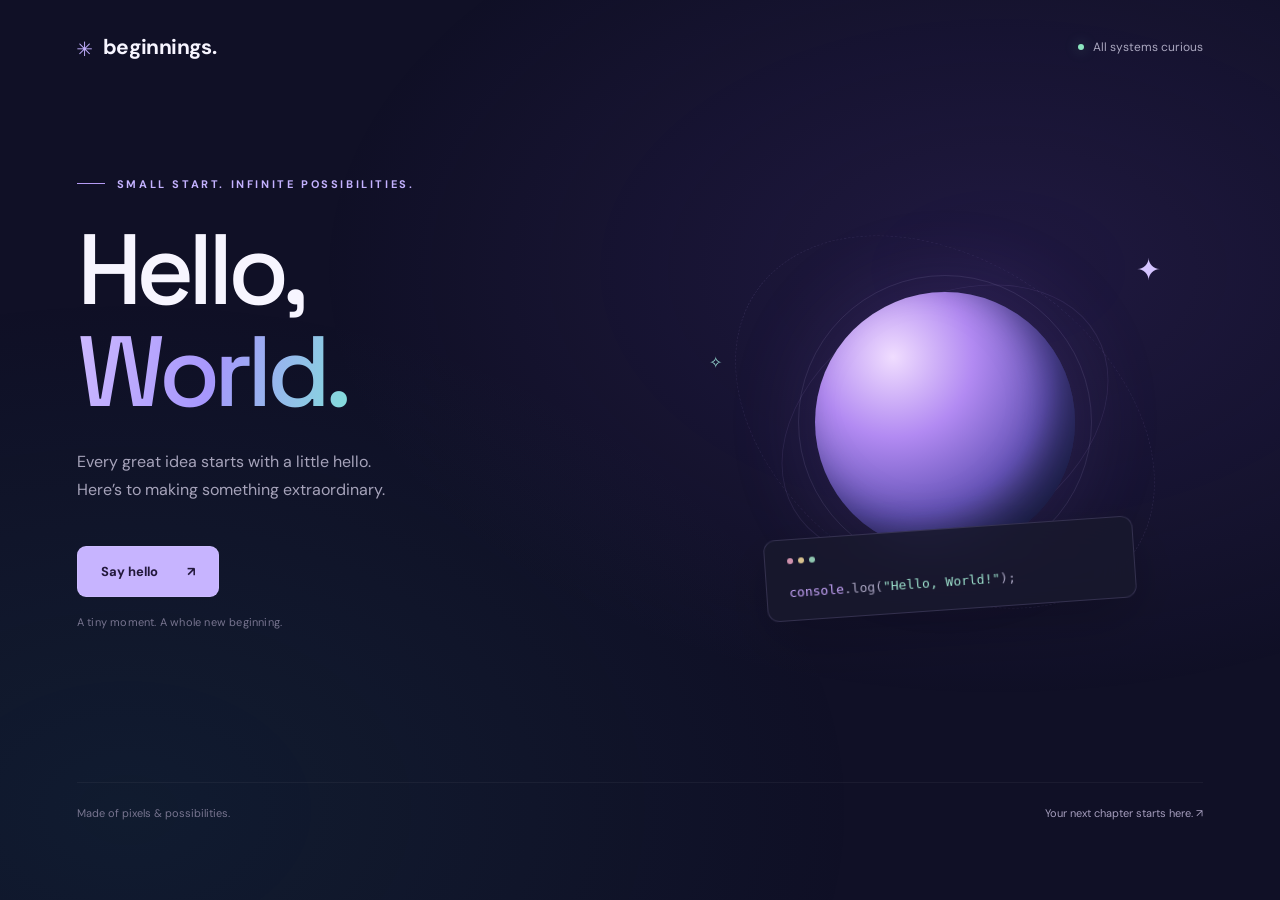
==== index.html @ 466a86da "my first commit" ====
<!DOCTYPE html>
<html lang="en">
<head>
  <meta charset="UTF-8">
  <meta name="viewport" content="width=device-width, initial-scale=1.0">
  <meta name="theme-color" content="#101026">
  <title>Hello, World — A New Beginning</title>
  <style>
    @import url('https://fonts.googleapis.com/css2?family=DM+Sans:wght@400;500;600;700&family=Space+Grotesk:wght@400;500;600;700&display=swap');
    :root { color-scheme: dark; font-family: 'DM Sans', sans-serif; background: #101026; color: #f7f5ff; }
    * { box-sizing: border-box; }
    body { margin: 0; min-height: 100svh; overflow-x: hidden; }
    body::before { content: ''; position: fixed; inset: 0; pointer-events: none; background: radial-gradient(ellipse at 78% 30%, #7447ce28, transparent 48%), radial-gradient(ellipse at 10% 90%, #1a9b9b16, transparent 45%); }
    .shell { max-width: 1280px; margin: auto; padding: 32px 6%; position: relative; }
    header, footer { display: flex; align-items: center; justify-content: space-between; gap: 24px; }
    .brand { font-weight: 700; letter-spacing: -.6px; font-size: 21px; display: flex; align-items: center; gap: 11px; }
    .brand-icon { color: #c2afff; font-family: monospace; font-size: 26px; }
    .status { display: flex; gap: 9px; align-items: center; color: #aaa7bf; font-size: 12px; }
    .dot { width: 6px; height: 6px; border-radius: 50%; background: #8ce6c0; box-shadow: 0 0 14px #8ce6c066; }
    main { min-height: calc(100svh - 180px); display: grid; grid-template-columns: 1.1fr 1fr; align-items: center; gap: 42px; padding: 70px 0; }
    .eyebrow { color: #c4b2ff; text-transform: uppercase; font-size: 11px; font-weight: 700; letter-spacing: 2.6px; display: flex; align-items: center; gap: 12px; }
    .eyebrow::before { content: ''; width: 28px; height: 1px; background: #b59bf4; }
    h1 { font-family: 'Space Grotesk', sans-serif; font-size: clamp(64px, 7.8vw, 104px); font-weight: 500; line-height: 1.02; letter-spacing: -6px; margin: 28px 0 25px; }
    h1 span { background: linear-gradient(105deg, #cbb7ff 5%, #a697fc 50%, #82dfda); background-clip: text; color: transparent; }
    .description { max-width: 360px; color: #a6a3ba; font-size: 16px; line-height: 1.8; }
    button { margin-top: 25px; border: 1px solid #d9cfff44; background: #c7b4ff; color: #22183b; padding: 16px 23px; border-radius: 9px; font: 700 13px 'DM Sans', sans-serif; cursor: pointer; display: inline-flex; align-items: center; gap: 29px; transition: transform .2s, box-shadow .2s; }
    button:hover { transform: translateY(-3px); box-shadow: 0 10px 35px #b195ff30; }
    button:focus-visible { outline: 3px solid #8ce6c0; outline-offset: 5px; }
    .note { color: #77748f; font-size: 11px; margin-top: 18px; letter-spacing: .2px; }
    .art { position: relative; height: 440px; display: grid; place-items: center; }
    .orbit { position: absolute; width: 350px; height: 350px; border: 1px solid #c8b0ff19; border-radius: 50%; transform: rotate(-30deg) scaleY(.7); }
    .orbit.two { width: 460px; height: 460px; transform: rotate(35deg) scaleY(.7); border-style: dashed; }
    .orb { width: 260px; height: 260px; border-radius: 50%; background: radial-gradient(circle at 30% 25%, #f0ddff, #b28af2 30%, #6654b9 60%, #242752 85%); box-shadow: inset -22px -20px 38px #080d2a88, 0 0 90px #9563e72b; animation: float 6s ease-in-out infinite; position: relative; }
    .orb::after { content: ''; position: absolute; inset: -17px; border-radius: 50%; border: 1px solid #ccbcff1c; }
    .code-card { position: absolute; bottom: 32px; left: 10px; right: 0; max-width: 370px; margin: auto; padding: 18px 22px; border: 1px solid #c4b3ff29; border-radius: 12px; background: #18182cdd; backdrop-filter: blur(18px); box-shadow: 0 20px 60px #0003; transform: rotate(-4deg); }
    .window-dots { display: flex; gap: 5px; margin-bottom: 17px; }
    .window-dots i { width: 6px; height: 6px; border-radius: 50%; background: #55516d; }
    .window-dots i:first-child { background: #ce91ad; } .window-dots i:nth-child(2) { background: #d7c18e; } .window-dots i:last-child { background: #8fc6b0; }
    code { font-size: 13px; color: #a9a4c1; } .purple { color: #c7a5fa; } .mint { color: #9ce0cc; }
    .spark { position: absolute; color: #d5c4ff; font-size: 30px; top: 48px; right: 42px; }
    .tiny-star { position: absolute; color: #95d7cf; top: 150px; left: 22px; font-size: 16px; }
    footer { border-top: 1px solid #ffffff0c; padding: 23px 0 0; color: #77748f; font-size: 11px; }
    footer span:last-child { color: #a59dbd; }
    #message { min-height: 22px; color: #9ce0cc; font-size: 13px; margin-top: 16px; }
    @keyframes float { 50% { transform: translateY(-16px); } }
    @media (max-width: 760px) { .shell { padding: 25px 7%; } main { grid-template-columns: 1fr; gap: 0; padding: 60px 0 25px; } h1 { letter-spacing: -4px; } .art { height: 390px; margin-top: 15px; } .orbit.two { width: 340px; height: 340px; } .orbit { width: 290px; height: 290px; } .orb { width: 225px; height: 225px; } .status { font-size: 10px; } footer { align-items: flex-start; line-height: 1.7; } }
    @media (prefers-reduced-motion: reduce) { *, *::before, *::after { animation: none !important; transition: none !important; } }
  </style>
</head>
<body>
  <div class="shell">
    <header>
      <div class="brand"><span class="brand-icon" aria-hidden="true">✳</span> beginnings.</div>
      <div class="status"><span class="dot" aria-hidden="true"></span> All systems curious</div>
    </header>
    <main>
      <section>
        <div class="eyebrow">Small start. Infinite possibilities.</div>
        <h1>Hello,<br><span>World.</span></h1>
        <p class="description">Every great idea starts with a little hello.<br>Here’s to making something extraordinary.</p>
        <button id="hello-button" type="button">Say hello <span aria-hidden="true">↗</span></button>
        <div class="note">A tiny moment. A whole new beginning.</div>
        <div id="message" role="status" aria-live="polite"></div>
      </section>
      <div class="art" aria-label="A floating lavender planet with an orbit and a Hello World code card" role="img">
        <div class="orbit"></div><div class="orbit two"></div><span class="spark">✦</span><span class="tiny-star">✧</span>
        <div class="orb"></div>
        <div class="code-card"><div class="window-dots"><i></i><i></i><i></i></div><code><span class="purple">console</span>.log(<span class="mint">"Hello, World!"</span>);</code></div>
      </div>
    </main>
    <footer><span>Made of pixels & possibilities.</span><span>Your next chapter starts here. ↗</span></footer>
  </div>
  <script>
    document.getElementById('hello-button').addEventListener('click', function () {
      document.getElementById('message').textContent = 'Hello, you. The world is glad you’re here. ✨';
      this.firstChild.textContent = 'Hello, friend ';
    });
  </script>
</body>
</html>
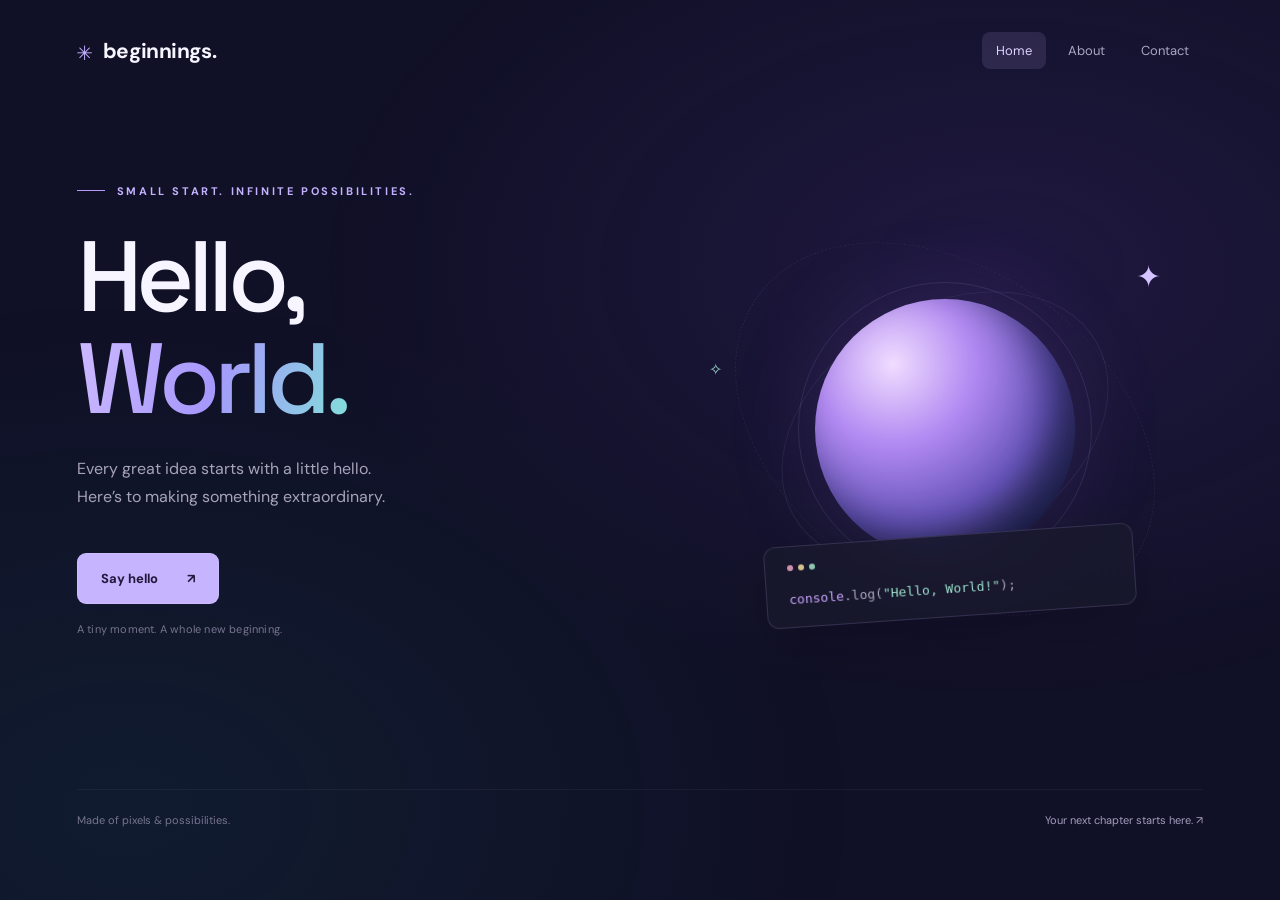
==== commit 3b96efa6: "Added new pages" ====
--- a/index.html
+++ b/index.html
@@ -1,71 +1,38 @@
 <!DOCTYPE html>
 <html lang="en">
+
 <head>
   <meta charset="UTF-8">
   <meta name="viewport" content="width=device-width, initial-scale=1.0">
   <meta name="theme-color" content="#101026">
-  <title>Hello, World — A New Beginning</title>
-  <style>
-    @import url('https://fonts.googleapis.com/css2?family=DM+Sans:wght@400;500;600;700&family=Space+Grotesk:wght@400;500;600;700&display=swap');
-    :root { color-scheme: dark; font-family: 'DM Sans', sans-serif; background: #101026; color: #f7f5ff; }
-    * { box-sizing: border-box; }
-    body { margin: 0; min-height: 100svh; overflow-x: hidden; }
-    body::before { content: ''; position: fixed; inset: 0; pointer-events: none; background: radial-gradient(ellipse at 78% 30%, #7447ce28, transparent 48%), radial-gradient(ellipse at 10% 90%, #1a9b9b16, transparent 45%); }
-    .shell { max-width: 1280px; margin: auto; padding: 32px 6%; position: relative; }
-    header, footer { display: flex; align-items: center; justify-content: space-between; gap: 24px; }
-    .brand { font-weight: 700; letter-spacing: -.6px; font-size: 21px; display: flex; align-items: center; gap: 11px; }
-    .brand-icon { color: #c2afff; font-family: monospace; font-size: 26px; }
-    .status { display: flex; gap: 9px; align-items: center; color: #aaa7bf; font-size: 12px; }
-    .dot { width: 6px; height: 6px; border-radius: 50%; background: #8ce6c0; box-shadow: 0 0 14px #8ce6c066; }
-    main { min-height: calc(100svh - 180px); display: grid; grid-template-columns: 1.1fr 1fr; align-items: center; gap: 42px; padding: 70px 0; }
-    .eyebrow { color: #c4b2ff; text-transform: uppercase; font-size: 11px; font-weight: 700; letter-spacing: 2.6px; display: flex; align-items: center; gap: 12px; }
-    .eyebrow::before { content: ''; width: 28px; height: 1px; background: #b59bf4; }
-    h1 { font-family: 'Space Grotesk', sans-serif; font-size: clamp(64px, 7.8vw, 104px); font-weight: 500; line-height: 1.02; letter-spacing: -6px; margin: 28px 0 25px; }
-    h1 span { background: linear-gradient(105deg, #cbb7ff 5%, #a697fc 50%, #82dfda); background-clip: text; color: transparent; }
-    .description { max-width: 360px; color: #a6a3ba; font-size: 16px; line-height: 1.8; }
-    button { margin-top: 25px; border: 1px solid #d9cfff44; background: #c7b4ff; color: #22183b; padding: 16px 23px; border-radius: 9px; font: 700 13px 'DM Sans', sans-serif; cursor: pointer; display: inline-flex; align-items: center; gap: 29px; transition: transform .2s, box-shadow .2s; }
-    button:hover { transform: translateY(-3px); box-shadow: 0 10px 35px #b195ff30; }
-    button:focus-visible { outline: 3px solid #8ce6c0; outline-offset: 5px; }
-    .note { color: #77748f; font-size: 11px; margin-top: 18px; letter-spacing: .2px; }
-    .art { position: relative; height: 440px; display: grid; place-items: center; }
-    .orbit { position: absolute; width: 350px; height: 350px; border: 1px solid #c8b0ff19; border-radius: 50%; transform: rotate(-30deg) scaleY(.7); }
-    .orbit.two { width: 460px; height: 460px; transform: rotate(35deg) scaleY(.7); border-style: dashed; }
-    .orb { width: 260px; height: 260px; border-radius: 50%; background: radial-gradient(circle at 30% 25%, #f0ddff, #b28af2 30%, #6654b9 60%, #242752 85%); box-shadow: inset -22px -20px 38px #080d2a88, 0 0 90px #9563e72b; animation: float 6s ease-in-out infinite; position: relative; }
-    .orb::after { content: ''; position: absolute; inset: -17px; border-radius: 50%; border: 1px solid #ccbcff1c; }
-    .code-card { position: absolute; bottom: 32px; left: 10px; right: 0; max-width: 370px; margin: auto; padding: 18px 22px; border: 1px solid #c4b3ff29; border-radius: 12px; background: #18182cdd; backdrop-filter: blur(18px); box-shadow: 0 20px 60px #0003; transform: rotate(-4deg); }
-    .window-dots { display: flex; gap: 5px; margin-bottom: 17px; }
-    .window-dots i { width: 6px; height: 6px; border-radius: 50%; background: #55516d; }
-    .window-dots i:first-child { background: #ce91ad; } .window-dots i:nth-child(2) { background: #d7c18e; } .window-dots i:last-child { background: #8fc6b0; }
-    code { font-size: 13px; color: #a9a4c1; } .purple { color: #c7a5fa; } .mint { color: #9ce0cc; }
-    .spark { position: absolute; color: #d5c4ff; font-size: 30px; top: 48px; right: 42px; }
-    .tiny-star { position: absolute; color: #95d7cf; top: 150px; left: 22px; font-size: 16px; }
-    footer { border-top: 1px solid #ffffff0c; padding: 23px 0 0; color: #77748f; font-size: 11px; }
-    footer span:last-child { color: #a59dbd; }
-    #message { min-height: 22px; color: #9ce0cc; font-size: 13px; margin-top: 16px; }
-    @keyframes float { 50% { transform: translateY(-16px); } }
-    @media (max-width: 760px) { .shell { padding: 25px 7%; } main { grid-template-columns: 1fr; gap: 0; padding: 60px 0 25px; } h1 { letter-spacing: -4px; } .art { height: 390px; margin-top: 15px; } .orbit.two { width: 340px; height: 340px; } .orbit { width: 290px; height: 290px; } .orb { width: 225px; height: 225px; } .status { font-size: 10px; } footer { align-items: flex-start; line-height: 1.7; } }
-    @media (prefers-reduced-motion: reduce) { *, *::before, *::after { animation: none !important; transition: none !important; } }
-  </style>
+  <title>Hello, Kazim — A New Beginning</title>
+  <link rel="stylesheet" href="styles.css">
 </head>
+
 <body>
   <div class="shell">
     <header>
       <div class="brand"><span class="brand-icon" aria-hidden="true">✳</span> beginnings.</div>
-      <div class="status"><span class="dot" aria-hidden="true"></span> All systems curious</div>
+      <nav aria-label="Main navigation"><a href="index.html" aria-current="page">Home</a><a href="about.html">About</a><a href="contact.html">Contact</a></nav>
     </header>
     <main>
       <section>
         <div class="eyebrow">Small start. Infinite possibilities.</div>
         <h1>Hello,<br><span>World.</span></h1>
-        <p class="description">Every great idea starts with a little hello.<br>Here’s to making something extraordinary.</p>
+        <p class="description">Every great idea starts with a little hello.<br>Here’s to making something extraordinary.
+        </p>
         <button id="hello-button" type="button">Say hello <span aria-hidden="true">↗</span></button>
         <div class="note">A tiny moment. A whole new beginning.</div>
         <div id="message" role="status" aria-live="polite"></div>
       </section>
       <div class="art" aria-label="A floating lavender planet with an orbit and a Hello World code card" role="img">
-        <div class="orbit"></div><div class="orbit two"></div><span class="spark">✦</span><span class="tiny-star">✧</span>
+        <div class="orbit"></div>
+        <div class="orbit two"></div><span class="spark">✦</span><span class="tiny-star">✧</span>
         <div class="orb"></div>
-        <div class="code-card"><div class="window-dots"><i></i><i></i><i></i></div><code><span class="purple">console</span>.log(<span class="mint">"Hello, World!"</span>);</code></div>
+        <div class="code-card">
+          <div class="window-dots"><i></i><i></i><i></i></div>
+          <code><span class="purple">console</span>.log(<span class="mint">"Hello, World!"</span>);</code>
+        </div>
       </div>
     </main>
     <footer><span>Made of pixels & possibilities.</span><span>Your next chapter starts here. ↗</span></footer>
@@ -77,4 +44,5 @@
     });
   </script>
 </body>
+
 </html>
--- a/styles.css
+++ b/styles.css
@@ -0,0 +1,363 @@
+
+    @import url('https://fonts.googleapis.com/css2?family=DM+Sans:wght@400;500;600;700&family=Space+Grotesk:wght@400;500;600;700&display=swap');
+
+    :root {
+      color-scheme: dark;
+      font-family: 'DM Sans', sans-serif;
+      background: #101026;
+      color: #f7f5ff;
+    }
+
+    * {
+      box-sizing: border-box;
+    }
+
+    body {
+      margin: 0;
+      min-height: 100svh;
+      overflow-x: hidden;
+    }
+
+    body::before {
+      content: '';
+      position: fixed;
+      inset: 0;
+      pointer-events: none;
+      background: radial-gradient(ellipse at 78% 30%, #7447ce28, transparent 48%), radial-gradient(ellipse at 10% 90%, #1a9b9b16, transparent 45%);
+    }
+
+    .shell {
+      max-width: 1280px;
+      margin: auto;
+      padding: 32px 6%;
+      position: relative;
+    }
+
+    header,
+    footer {
+      display: flex;
+      align-items: center;
+      justify-content: space-between;
+      gap: 24px;
+    }
+
+    .brand {
+      font-weight: 700;
+      letter-spacing: -.6px;
+      font-size: 21px;
+      display: flex;
+      align-items: center;
+      gap: 11px;
+    }
+
+    .brand-icon {
+      color: #c2afff;
+      font-family: monospace;
+      font-size: 26px;
+    }
+
+    .status {
+      display: flex;
+      gap: 9px;
+      align-items: center;
+      color: #aaa7bf;
+      font-size: 12px;
+    }
+
+    .dot {
+      width: 6px;
+      height: 6px;
+      border-radius: 50%;
+      background: #8ce6c0;
+      box-shadow: 0 0 14px #8ce6c066;
+    }
+
+    main {
+      min-height: calc(100svh - 180px);
+      display: grid;
+      grid-template-columns: 1.1fr 1fr;
+      align-items: center;
+      gap: 42px;
+      padding: 70px 0;
+    }
+
+    .eyebrow {
+      color: #c4b2ff;
+      text-transform: uppercase;
+      font-size: 11px;
+      font-weight: 700;
+      letter-spacing: 2.6px;
+      display: flex;
+      align-items: center;
+      gap: 12px;
+    }
+
+    .eyebrow::before {
+      content: '';
+      width: 28px;
+      height: 1px;
+      background: #b59bf4;
+    }
+
+    h1 {
+      font-family: 'Space Grotesk', sans-serif;
+      font-size: clamp(64px, 7.8vw, 104px);
+      font-weight: 500;
+      line-height: 1.02;
+      letter-spacing: -6px;
+      margin: 28px 0 25px;
+    }
+
+    h1 span {
+      background: linear-gradient(105deg, #cbb7ff 5%, #a697fc 50%, #82dfda);
+      background-clip: text;
+      color: transparent;
+    }
+
+    .description {
+      max-width: 360px;
+      color: #a6a3ba;
+      font-size: 16px;
+      line-height: 1.8;
+    }
+
+    button {
+      margin-top: 25px;
+      border: 1px solid #d9cfff44;
+      background: #c7b4ff;
+      color: #22183b;
+      padding: 16px 23px;
+      border-radius: 9px;
+      font: 700 13px 'DM Sans', sans-serif;
+      cursor: pointer;
+      display: inline-flex;
+      align-items: center;
+      gap: 29px;
+      transition: transform .2s, box-shadow .2s;
+    }
+
+    button:hover {
+      transform: translateY(-3px);
+      box-shadow: 0 10px 35px #b195ff30;
+    }
+
+    button:focus-visible {
+      outline: 3px solid #8ce6c0;
+      outline-offset: 5px;
+    }
+
+    .note {
+      color: #77748f;
+      font-size: 11px;
+      margin-top: 18px;
+      letter-spacing: .2px;
+    }
+
+    .art {
+      position: relative;
+      height: 440px;
+      display: grid;
+      place-items: center;
+    }
+
+    .orbit {
+      position: absolute;
+      width: 350px;
+      height: 350px;
+      border: 1px solid #c8b0ff19;
+      border-radius: 50%;
+      transform: rotate(-30deg) scaleY(.7);
+    }
+
+    .orbit.two {
+      width: 460px;
+      height: 460px;
+      transform: rotate(35deg) scaleY(.7);
+      border-style: dashed;
+    }
+
+    .orb {
+      width: 260px;
+      height: 260px;
+      border-radius: 50%;
+      background: radial-gradient(circle at 30% 25%, #f0ddff, #b28af2 30%, #6654b9 60%, #242752 85%);
+      box-shadow: inset -22px -20px 38px #080d2a88, 0 0 90px #9563e72b;
+      animation: float 6s ease-in-out infinite;
+      position: relative;
+    }
+
+    .orb::after {
+      content: '';
+      position: absolute;
+      inset: -17px;
+      border-radius: 50%;
+      border: 1px solid #ccbcff1c;
+    }
+
+    .code-card {
+      position: absolute;
+      bottom: 32px;
+      left: 10px;
+      right: 0;
+      max-width: 370px;
+      margin: auto;
+      padding: 18px 22px;
+      border: 1px solid #c4b3ff29;
+      border-radius: 12px;
+      background: #18182cdd;
+      backdrop-filter: blur(18px);
+      box-shadow: 0 20px 60px #0003;
+      transform: rotate(-4deg);
+    }
+
+    .window-dots {
+      display: flex;
+      gap: 5px;
+      margin-bottom: 17px;
+    }
+
+    .window-dots i {
+      width: 6px;
+      height: 6px;
+      border-radius: 50%;
+      background: #55516d;
+    }
+
+    .window-dots i:first-child {
+      background: #ce91ad;
+    }
+
+    .window-dots i:nth-child(2) {
+      background: #d7c18e;
+    }
+
+    .window-dots i:last-child {
+      background: #8fc6b0;
+    }
+
+    code {
+      font-size: 13px;
+      color: #a9a4c1;
+    }
+
+    .purple {
+      color: #c7a5fa;
+    }
+
+    .mint {
+      color: #9ce0cc;
+    }
+
+    .spark {
+      position: absolute;
+      color: #d5c4ff;
+      font-size: 30px;
+      top: 48px;
+      right: 42px;
+    }
+
+    .tiny-star {
+      position: absolute;
+      color: #95d7cf;
+      top: 150px;
+      left: 22px;
+      font-size: 16px;
+    }
+
+    footer {
+      border-top: 1px solid #ffffff0c;
+      padding: 23px 0 0;
+      color: #77748f;
+      font-size: 11px;
+    }
+
+    footer span:last-child {
+      color: #a59dbd;
+    }
+
+    #message {
+      min-height: 22px;
+      color: #9ce0cc;
+      font-size: 13px;
+      margin-top: 16px;
+    }
+
+    @keyframes float {
+      50% {
+        transform: translateY(-16px);
+      }
+    }
+
+    @media (max-width: 760px) {
+      .shell {
+        padding: 25px 7%;
+      }
+
+      main {
+        grid-template-columns: 1fr;
+        gap: 0;
+        padding: 60px 0 25px;
+      }
+
+      h1 {
+        letter-spacing: -4px;
+      }
+
+      .art {
+        height: 390px;
+        margin-top: 15px;
+      }
+
+      .orbit.two {
+        width: 340px;
+        height: 340px;
+      }
+
+      .orbit {
+        width: 290px;
+        height: 290px;
+      }
+
+      .orb {
+        width: 225px;
+        height: 225px;
+      }
+
+      .status {
+        font-size: 10px;
+      }
+
+      footer {
+        align-items: flex-start;
+        line-height: 1.7;
+      }
+    }
+
+    @media (prefers-reduced-motion: reduce) {
+
+      *,
+      *::before,
+      *::after {
+        animation: none !important;
+        transition: none !important;
+      }
+    }
+  a { color: inherit; text-decoration: none; }
+nav { display:flex; gap:8px; flex-wrap:wrap; }
+nav a { padding:10px 14px; border-radius:8px; color:#aaa7bf; font-size:13px; }
+nav a:hover, nav a[aria-current="page"] { background:#c7b4ff20; color:#dfd3ff; }
+a:focus-visible { outline:2px solid #8ce6c0; outline-offset:4px; }
+.panel { padding:32px; border:1px solid #c4b3ff29; border-radius:20px; background:#18182cbb; box-shadow:0 20px 60px #0002; }
+.panel h2 { font-family:'Space Grotesk',sans-serif; font-size:26px; margin-top:0; }
+.panel p { color:#aaa7bf; line-height:1.8; }
+.value { border-top:1px solid #ffffff12; padding:18px 0; }
+.value strong { color:#c7b4ff; }
+.value p { margin:8px 0 0; font-size:14px; }
+.action-link { display:inline-block; margin-top:24px; padding:16px 23px; border-radius:9px; background:#c7b4ff; color:#22183b; font-weight:700; font-size:13px; }
+label { display:block; margin:18px 0 8px; font-size:13px; }
+input,textarea { width:100%; padding:13px; border:1px solid #c4b3ff40; border-radius:8px; background:#101026; color:#f7f5ff; font:inherit; }
+textarea { min-height:125px; resize:vertical; }
+input:focus-visible,textarea:focus-visible { outline:2px solid #c7b4ff; outline-offset:2px; }
+.form-note { font-size:12px; }
+#form-status { color:#9ce0cc; font-size:13px; }
+@media(max-width:760px) { header { flex-wrap:wrap; gap:18px; } .panel { margin-top:28px; padding:24px; } nav { gap:2px; } }
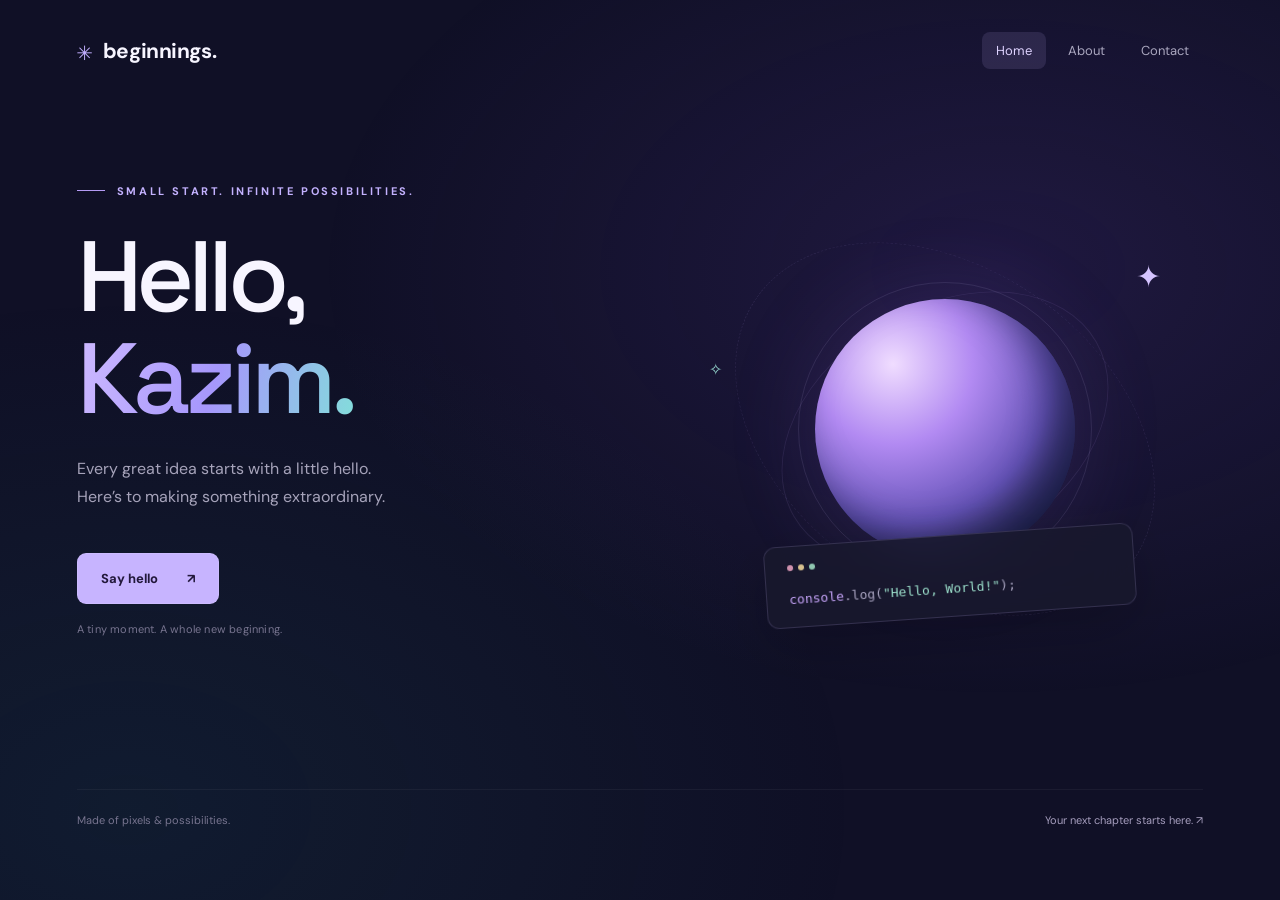
==== commit 828e1d94: "change hellow name" ====
--- a/index.html
+++ b/index.html
@@ -13,12 +13,13 @@
   <div class="shell">
     <header>
       <div class="brand"><span class="brand-icon" aria-hidden="true">✳</span> beginnings.</div>
-      <nav aria-label="Main navigation"><a href="index.html" aria-current="page">Home</a><a href="about.html">About</a><a href="contact.html">Contact</a></nav>
+      <nav aria-label="Main navigation"><a href="index.html" aria-current="page">Home</a><a
+          href="about.html">About</a><a href="contact.html">Contact</a></nav>
     </header>
     <main>
       <section>
         <div class="eyebrow">Small start. Infinite possibilities.</div>
-        <h1>Hello,<br><span>World.</span></h1>
+        <h1>Hello,<br><span>Kazim.</span></h1>
         <p class="description">Every great idea starts with a little hello.<br>Here’s to making something extraordinary.
         </p>
         <button id="hello-button" type="button">Say hello <span aria-hidden="true">↗</span></button>
@@ -45,4 +46,4 @@
   </script>
 </body>
 
-</html>
+</html>
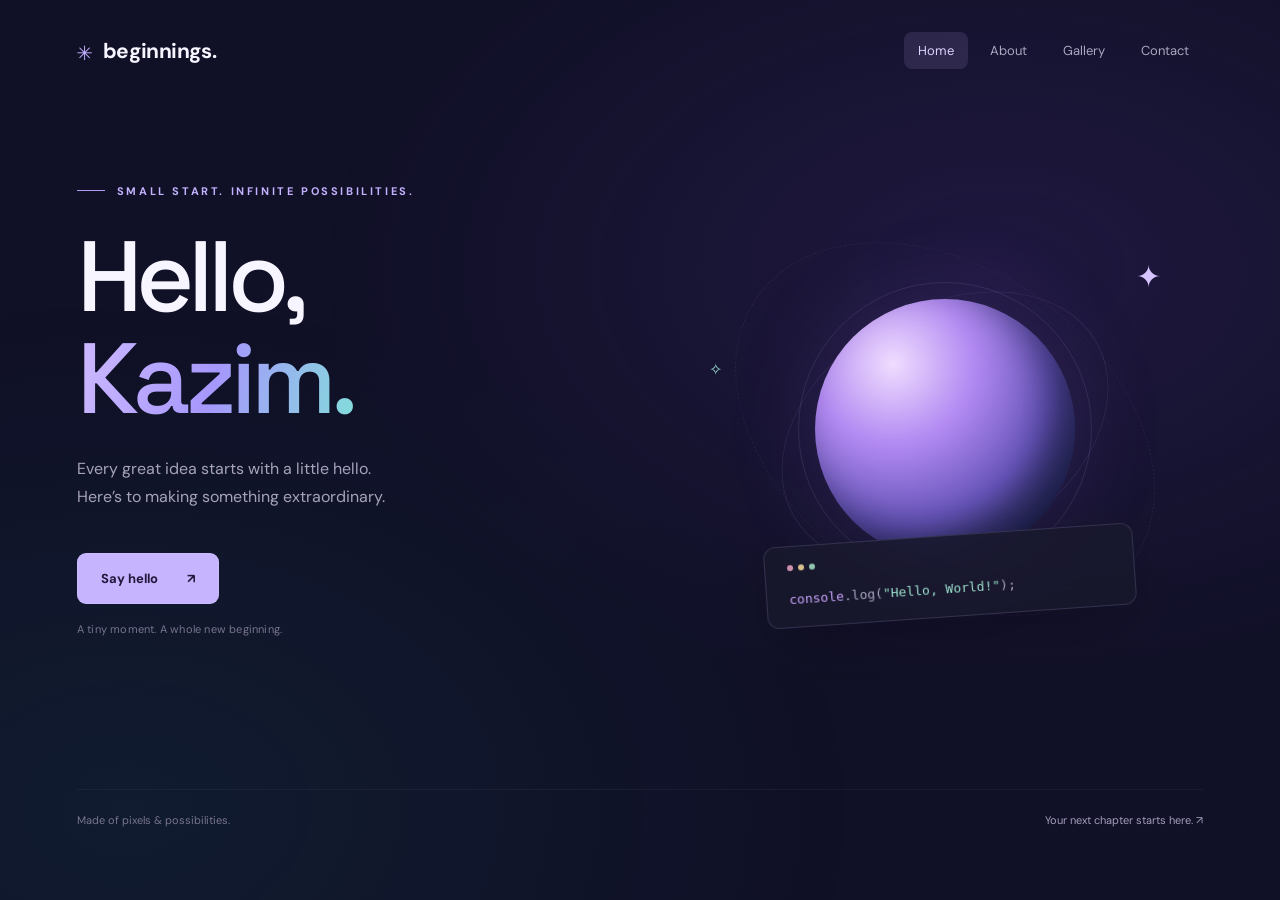
==== commit e4acc73e: "Gallery file updated" ====
--- a/index.html
+++ b/index.html
@@ -13,8 +13,7 @@
   <div class="shell">
     <header>
       <div class="brand"><span class="brand-icon" aria-hidden="true">✳</span> beginnings.</div>
-      <nav aria-label="Main navigation"><a href="index.html" aria-current="page">Home</a><a
-          href="about.html">About</a><a href="contact.html">Contact</a></nav>
+      <nav aria-label="Main navigation"><a href="index.html" aria-current="page">Home</a><a href="about.html">About</a><a href="gallery.html">Gallery</a><a href="contact.html">Contact</a></nav>
     </header>
     <main>
       <section>
@@ -46,4 +45,4 @@
   </script>
 </body>
 
-</html>+</html>
--- a/styles.css
+++ b/styles.css
@@ -361,3 +361,42 @@
 .form-note { font-size:12px; }
 #form-status { color:#9ce0cc; font-size:13px; }
 @media(max-width:760px) { header { flex-wrap:wrap; gap:18px; } .panel { margin-top:28px; padding:24px; } nav { gap:2px; } }
+/* Gallery */
+.gallery-main { display:block; padding:65px 0 45px; }
+.gallery-intro { display:flex; align-items:flex-end; justify-content:space-between; gap:30px; margin-bottom:48px; }
+.gallery-intro h1 { margin-bottom:0; font-size:clamp(60px,7vw,90px); }
+.gallery-intro .description { max-width:310px; margin-bottom:6px; }
+.gallery-grid { display:grid; grid-template-columns:repeat(3,minmax(0,1fr)); gap:26px; }
+.gallery-card { margin:0; overflow:hidden; border:1px solid #c4b3ff22; border-radius:16px; background:#18182c99; transition:transform .25s, border-color .25s; }
+.gallery-card:hover { transform:translateY(-6px); border-color:#c4b3ff77; }
+.gallery-art { height:235px; position:relative; overflow:hidden; display:grid; place-items:center; }
+.gallery-card figcaption { padding:23px; }
+.art-category { font-size:9px; letter-spacing:1.8px; color:#b7a2e7; }
+.gallery-card h2 { font-family:'Space Grotesk',sans-serif; font-size:20px; font-weight:500; letter-spacing:-.5px; margin:12px 0 8px; }
+.gallery-card p { color:#aaa7bf; font-size:13px; line-height:1.7; margin:0; }
+.lavender { background:radial-gradient(ellipse at 30% 20%,#a47fce,#3e326c 70%,#242241); }
+.mini-planet { width:140px; height:140px; border-radius:50%; background:radial-gradient(circle at 28% 25%,#f5deff,#bd92ec 35%,#60509d 70%,#30284e); box-shadow:20px 25px 45px #17113066; }
+.mini-planet::after { content:''; position:absolute; width:220px; height:65px; border:1px solid #e7d0ff80; border-radius:50%; left:calc(50% - 110px); top:calc(50% - 32px); transform:rotate(-28deg); }
+.art-star { position:absolute; top:30px; right:35px; font-size:25px; color:#f9e5ff; }
+.sunset { background:linear-gradient(#ba6c92,#f2ad96); }
+.sun { width:95px; height:95px; background:#ffe4af; border-radius:50%; position:absolute; top:38px; box-shadow:0 0 45px #ffe4af66; }
+.hill { position:absolute; width:130%; height:180px; border-radius:50% 50% 0 0; bottom:-75px; }
+.hill-back { background:#925a88; transform:rotate(-18deg); left:-25%; bottom:-60px; }
+.hill-front { background:#4c375e; transform:rotate(13deg); right:-30%; }
+.mint-art { background:#23474c; }
+.arch { height:190px; width:150px; border-radius:100px 100px 0 0; background:linear-gradient(135deg,#1b4248,#416970); box-shadow:0 0 0 18px #7eb6ad,0 0 0 36px #56988f,0 0 0 54px #376f6d; transform:translateY(48px); }
+.waves { background:linear-gradient(145deg,#263654,#447e98); }
+.wave { position:absolute; width:170%; height:220px; border-radius:45%; }
+.wave-one { background:#5ba6b4; bottom:-110px; left:-60%; transform:rotate(20deg); }
+.wave-two { background:#367588; bottom:-130px; right:-55%; transform:rotate(-20deg); }
+.wave-three { background:#214e68; bottom:-175px; left:-20%; transform:rotate(10deg); }
+.bloom { background:radial-gradient(circle,#ffe0c3,#e5a595); }
+.flower { color:#bd5266; font-size:220px; line-height:1; text-shadow:7px 12px 0 #863e5620; transform:rotate(12deg); }
+.midnight { background:radial-gradient(ellipse at bottom,#454570,#1b1d39); }
+.moon { width:110px; height:110px; border-radius:50%; box-shadow:-23px 12px 0 0 #f2e2c6; transform:translate(15px,-15px) rotate(-20deg); }
+.night-star { position:absolute; color:#e8d9c6; }
+.star-one { top:38px; right:48px; font-size:23px; }.star-two { bottom:45px; left:43px; font-size:27px; }.star-three { bottom:50px; right:65px; font-size:13px; }
+.gallery-cta { display:flex; align-items:center; justify-content:space-between; gap:25px; padding:32px; margin-top:40px; border:1px solid #c4b3ff22; border-radius:16px; background:linear-gradient(100deg,#c7b4ff0e,#8ce6c008); }
+.gallery-cta h2 { margin:0 0 10px; font-family:'Space Grotesk',sans-serif; font-weight:500; }.gallery-cta p { color:#aaa7bf; font-size:14px; margin:0; }.gallery-cta .action-link { margin:0; white-space:nowrap; }
+@media(max-width:1000px) { .gallery-grid { grid-template-columns:repeat(2,minmax(0,1fr)); } }
+@media(max-width:600px) { .gallery-intro,.gallery-cta { flex-direction:column; align-items:flex-start; }.gallery-grid { grid-template-columns:1fr; gap:22px; }.gallery-intro { margin-bottom:30px; }.gallery-main { padding-top:45px; }.gallery-art { height:260px; }.gallery-cta { padding:25px; } }
